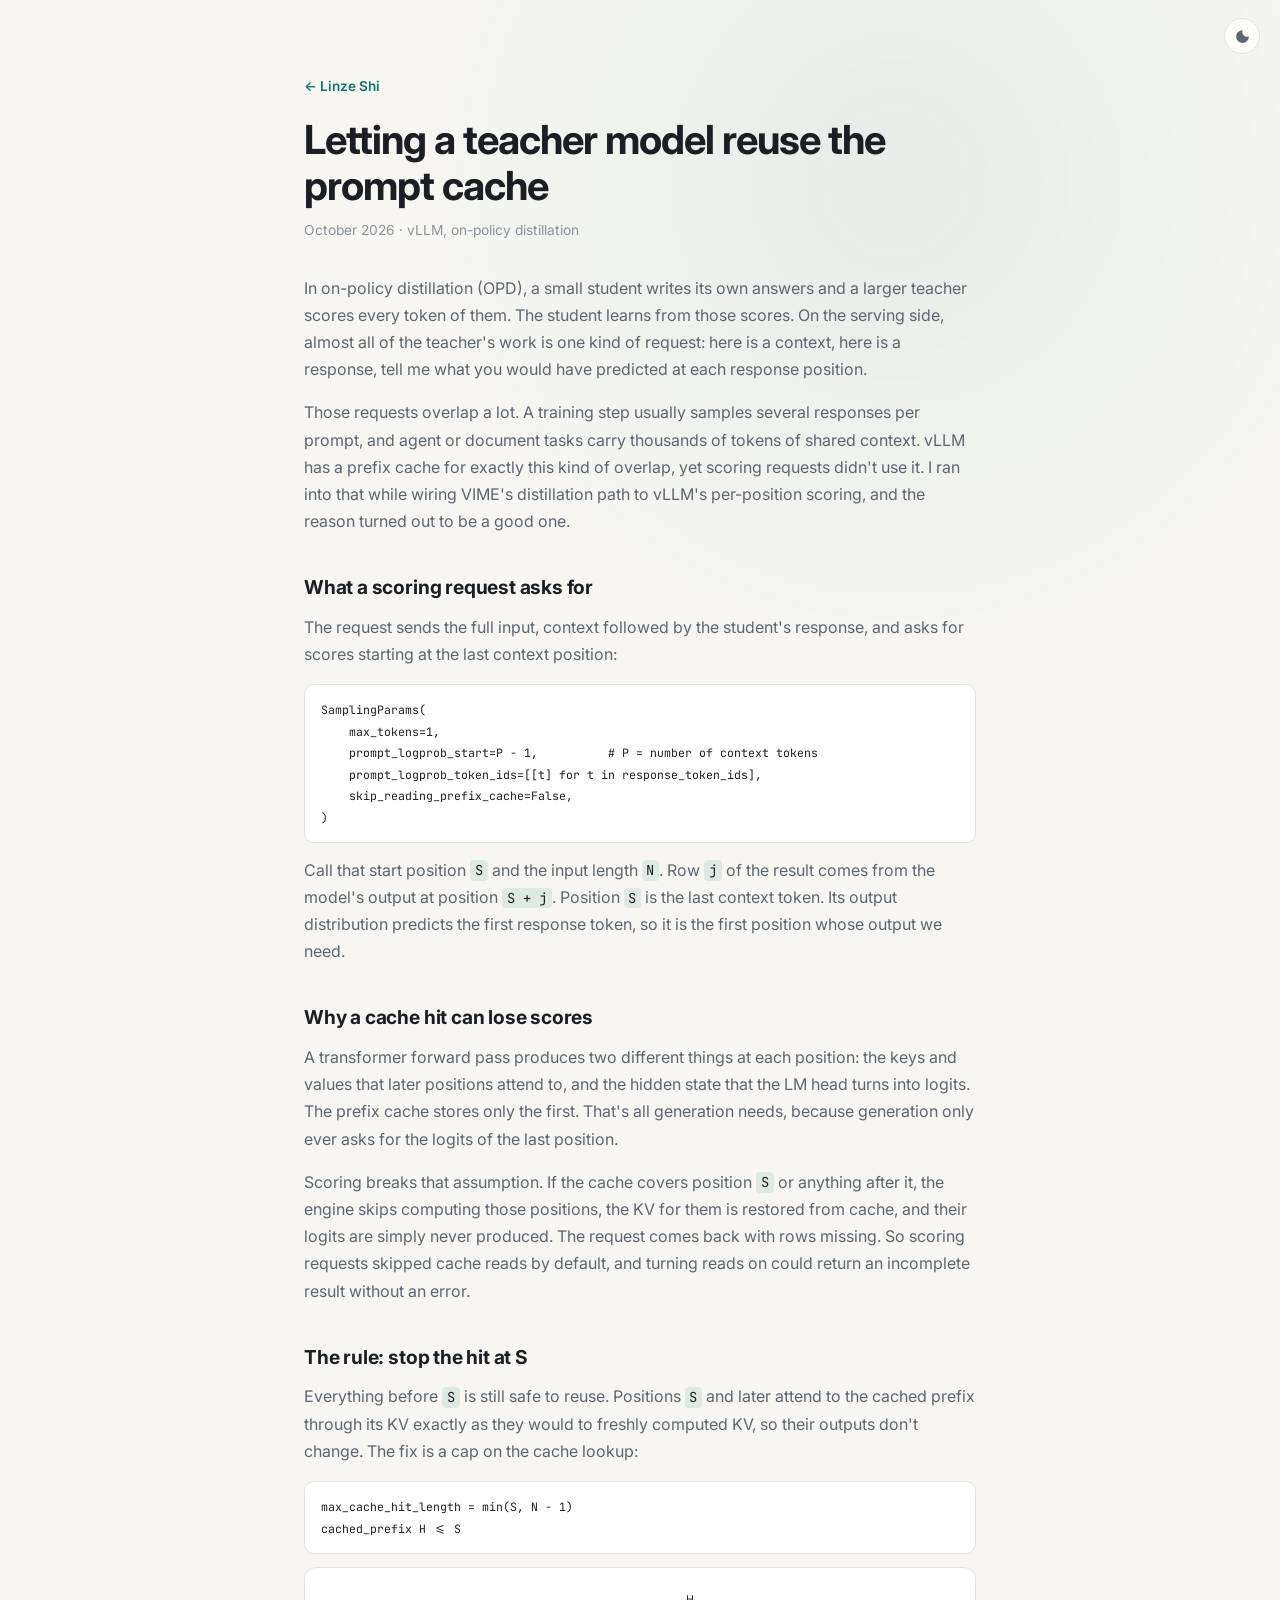
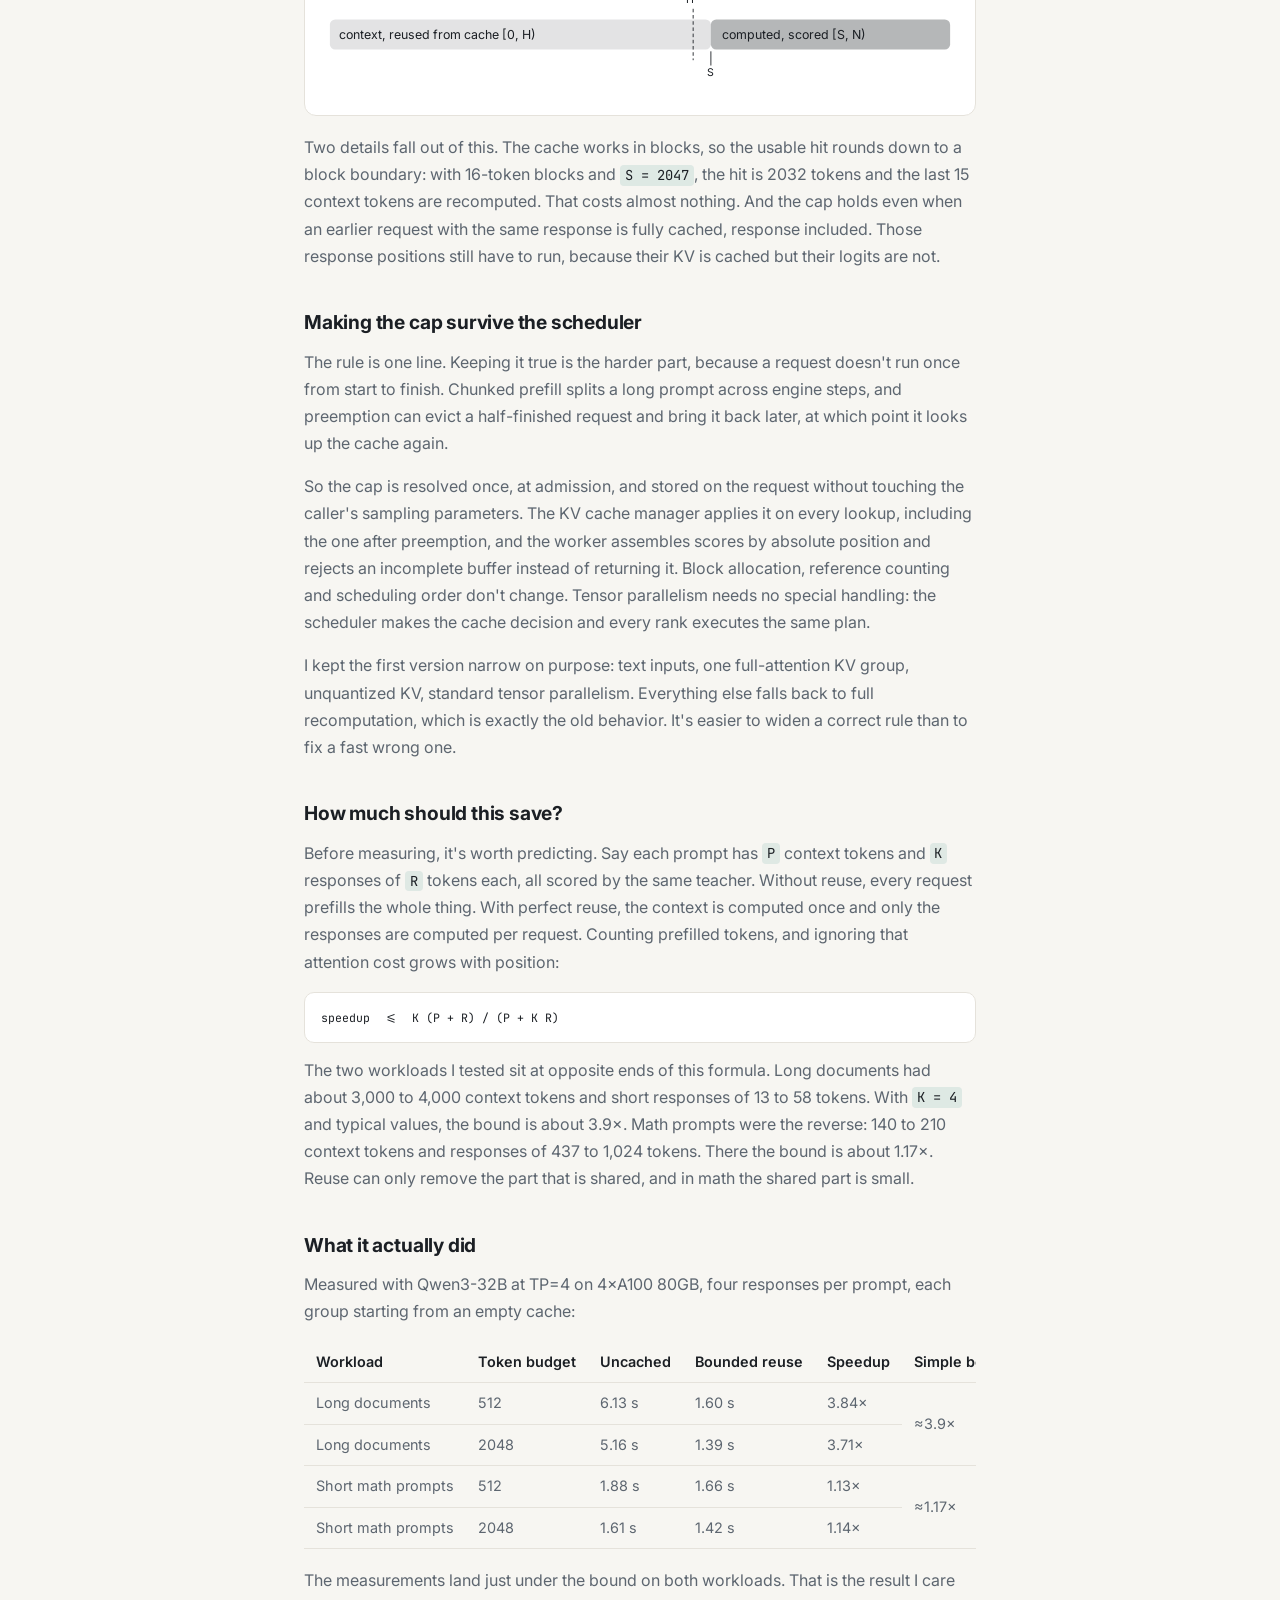
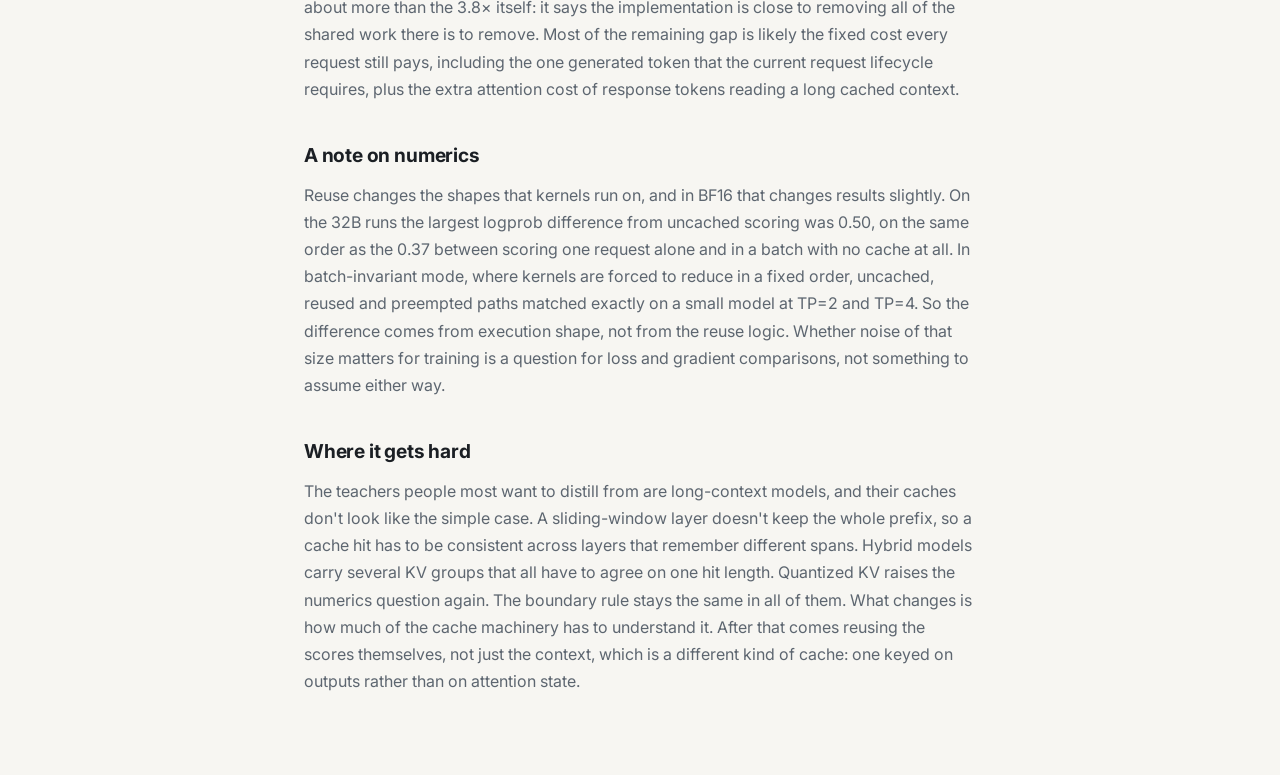
==== writing/teacher-scoring-prefix-cache.html @ b37fc8e8 "Personal homepage Co-Authored-By: Claude Opus 5.5 <noreply@anthropic.com>" ====
<!doctype html>
<html lang="en">
<head>
<meta charset="utf-8">
<meta name="viewport" content="width=device-width, initial-scale=1">
<meta name="robots" content="noindex, nofollow">
<title>Letting a teacher model reuse the prompt cache | Linze Shi</title>
<meta name="description" content="Why target-token scoring in vLLM skipped the prefix cache, why the cache hit has to stop exactly at the first scored position, and a simple cost model that predicts the measured speedup.">
<script>try{var t=localStorage.getItem("theme");if(t)document.documentElement.setAttribute("data-theme",t)}catch(e){}</script>
<link rel="stylesheet" href="../style.css">
</head>
<body>
<button class="theme-toggle" type="button" aria-label="Toggle light and dark theme" title="Toggle theme"><svg viewBox="0 0 24 24" aria-hidden="true"><path d="M12 3a9 9 0 1 0 9 9 7 7 0 0 1-9-9Z"/></svg></button>
<div class="article-page">
  <a class="back" href="../#blog">&larr; Linze Shi</a>
  <h1>Letting a teacher model reuse the prompt cache</h1>
  <div class="byline">October 2026 &middot; vLLM, on-policy distillation</div>

  <p>In on-policy distillation (OPD), a small student writes its own answers and a larger teacher scores every token of them. The student learns from those scores. On the serving side, almost all of the teacher's work is one kind of request: here is a context, here is a response, tell me what you would have predicted at each response position.</p>

  <p>Those requests overlap a lot. A training step usually samples several responses per prompt, and agent or document tasks carry thousands of tokens of shared context. vLLM has a prefix cache for exactly this kind of overlap, yet scoring requests didn't use it. I ran into that while wiring VIME's distillation path to vLLM's per-position scoring, and the reason turned out to be a good one.</p>

  <h2>What a scoring request asks for</h2>
  <p>The request sends the full input, context followed by the student's response, and asks for scores starting at the last context position:</p>
<pre><code>SamplingParams(
    max_tokens=1,
    prompt_logprob_start=P - 1,          # P = number of context tokens
    prompt_logprob_token_ids=[[t] for t in response_token_ids],
    skip_reading_prefix_cache=False,
)</code></pre>
  <p>Call that start position <code>S</code> and the input length <code>N</code>. Row <code>j</code> of the result comes from the model's output at position <code>S + j</code>. Position <code>S</code> is the last context token. Its output distribution predicts the first response token, so it is the first position whose output we need.</p>

  <h2>Why a cache hit can lose scores</h2>
  <p>A transformer forward pass produces two different things at each position: the keys and values that later positions attend to, and the hidden state that the LM head turns into logits. The prefix cache stores only the first. That's all generation needs, because generation only ever asks for the logits of the last position.</p>
  <p>Scoring breaks that assumption. If the cache covers position <code>S</code> or anything after it, the engine skips computing those positions, the KV for them is restored from cache, and their logits are simply never produced. The request comes back with rows missing. So scoring requests skipped cache reads by default, and turning reads on could return an incomplete result without an error.</p>

  <h2>The rule: stop the hit at S</h2>
  <p>Everything before <code>S</code> is still safe to reuse. Positions <code>S</code> and later attend to the cached prefix through its KV exactly as they would to freshly computed KV, so their outputs don't change. The fix is a cap on the cache lookup:</p>
<pre><code>max_cache_hit_length = min(S, N - 1)
cached_prefix H &lt;= S</code></pre>

  <div class="fig">
    <svg viewBox="0 0 720 120" width="100%" role="img" aria-label="Context tokens before position S come from the cache; positions from S onward are computed and scored.">
      <rect x="10" y="40" width="430" height="34" rx="6" fill="currentColor" opacity="0.12"/>
      <rect x="440" y="40" width="270" height="34" rx="6" fill="currentColor" opacity="0.32"/>
      <line x1="420" y1="28" x2="420" y2="86" stroke="currentColor" stroke-dasharray="4 3"/>
      <text x="20" y="62" font-size="14" fill="currentColor">context, reused from cache  [0, H)</text>
      <text x="452" y="62" font-size="14" fill="currentColor">computed, scored  [S, N)</text>
      <text x="412" y="22" font-size="12" fill="currentColor">H</text>
      <text x="436" y="104" font-size="12" fill="currentColor">S</text>
      <line x1="440" y1="76" x2="440" y2="92" stroke="currentColor"/>
    </svg>
  </div>

  <p>Two details fall out of this. The cache works in blocks, so the usable hit rounds down to a block boundary: with 16-token blocks and <code>S = 2047</code>, the hit is 2032 tokens and the last 15 context tokens are recomputed. That costs almost nothing. And the cap holds even when an earlier request with the same response is fully cached, response included. Those response positions still have to run, because their KV is cached but their logits are not.</p>

  <h2>Making the cap survive the scheduler</h2>
  <p>The rule is one line. Keeping it true is the harder part, because a request doesn't run once from start to finish. Chunked prefill splits a long prompt across engine steps, and preemption can evict a half-finished request and bring it back later, at which point it looks up the cache again.</p>
  <p>So the cap is resolved once, at admission, and stored on the request without touching the caller's sampling parameters. The KV cache manager applies it on every lookup, including the one after preemption, and the worker assembles scores by absolute position and rejects an incomplete buffer instead of returning it. Block allocation, reference counting and scheduling order don't change. Tensor parallelism needs no special handling: the scheduler makes the cache decision and every rank executes the same plan.</p>
  <p>I kept the first version narrow on purpose: text inputs, one full-attention KV group, unquantized KV, standard tensor parallelism. Everything else falls back to full recomputation, which is exactly the old behavior. It's easier to widen a correct rule than to fix a fast wrong one.</p>

  <h2>How much should this save?</h2>
  <p>Before measuring, it's worth predicting. Say each prompt has <code>P</code> context tokens and <code>K</code> responses of <code>R</code> tokens each, all scored by the same teacher. Without reuse, every request prefills the whole thing. With perfect reuse, the context is computed once and only the responses are computed per request. Counting prefilled tokens, and ignoring that attention cost grows with position:</p>
<pre><code>speedup  &lt;=  K (P + R) / (P + K R)</code></pre>
  <p>The two workloads I tested sit at opposite ends of this formula. Long documents had about 3,000 to 4,000 context tokens and short responses of 13 to 58 tokens. With <code>K = 4</code> and typical values, the bound is about 3.9&times;. Math prompts were the reverse: 140 to 210 context tokens and responses of 437 to 1,024 tokens. There the bound is about 1.17&times;. Reuse can only remove the part that is shared, and in math the shared part is small.</p>

  <h2>What it actually did</h2>
  <p>Measured with Qwen3-32B at TP=4 on 4&times;A100 80GB, four responses per prompt, each group starting from an empty cache:</p>
  <table>
    <thead><tr><th>Workload</th><th>Token budget</th><th>Uncached</th><th>Bounded reuse</th><th>Speedup</th><th>Simple bound</th></tr></thead>
    <tbody>
      <tr><td>Long documents</td><td>512</td><td>6.13 s</td><td>1.60 s</td><td>3.84&times;</td><td rowspan="2">&asymp;3.9&times;</td></tr>
      <tr><td>Long documents</td><td>2048</td><td>5.16 s</td><td>1.39 s</td><td>3.71&times;</td></tr>
      <tr><td>Short math prompts</td><td>512</td><td>1.88 s</td><td>1.66 s</td><td>1.13&times;</td><td rowspan="2">&asymp;1.17&times;</td></tr>
      <tr><td>Short math prompts</td><td>2048</td><td>1.61 s</td><td>1.42 s</td><td>1.14&times;</td></tr>
    </tbody>
  </table>
  <p>The measurements land just under the bound on both workloads. That is the result I care about more than the 3.8&times; itself: it says the implementation is close to removing all of the shared work there is to remove. Most of the remaining gap is likely the fixed cost every request still pays, including the one generated token that the current request lifecycle requires, plus the extra attention cost of response tokens reading a long cached context.</p>

  <h2>A note on numerics</h2>
  <p>Reuse changes the shapes that kernels run on, and in BF16 that changes results slightly. On the 32B runs the largest logprob difference from uncached scoring was 0.50, on the same order as the 0.37 between scoring one request alone and in a batch with no cache at all. In batch-invariant mode, where kernels are forced to reduce in a fixed order, uncached, reused and preempted paths matched exactly on a small model at TP=2 and TP=4. So the difference comes from execution shape, not from the reuse logic. Whether noise of that size matters for training is a question for loss and gradient comparisons, not something to assume either way.</p>

  <h2>Where it gets hard</h2>
  <p>The teachers people most want to distill from are long-context models, and their caches don't look like the simple case. A sliding-window layer doesn't keep the whole prefix, so a cache hit has to be consistent across layers that remember different spans. Hybrid models carry several KV groups that all have to agree on one hit length. Quantized KV raises the numerics question again. The boundary rule stays the same in all of them. What changes is how much of the cache machinery has to understand it. After that comes reusing the scores themselves, not just the context, which is a different kind of cache: one keyed on outputs rather than on attention state.</p>
</div>
<script>document.addEventListener("pointermove",function(e){var s=document.documentElement.style;s.setProperty("--mx",e.clientX+"px");s.setProperty("--my",e.clientY+"px")},{passive:true});</script>
<script>(function(){var b=document.querySelector(".theme-toggle");if(!b)return;b.addEventListener("click",function(){var r=document.documentElement;var c=r.getAttribute("data-theme")||(matchMedia("(prefers-color-scheme: dark)").matches?"dark":"light");var n=c==="dark"?"light":"dark";r.setAttribute("data-theme",n);try{localStorage.setItem("theme",n)}catch(e){}});})();</script>
</body>
</html>
---- style.css ----
@import url("https://fonts.googleapis.com/css2?family=Inter:wght@400;500;600;700&family=JetBrains+Mono:wght@400;500&display=swap");

:root {
  --bg: #f7f6f2;
  --surface: #ffffff;
  --fg: #1b1f24;
  --muted: #5d6670;
  --faint: #8a939c;
  --line: #e5e2db;
  --accent: #0f766e;
  --accent-soft: rgba(15, 118, 110, .10);
  --glow: rgba(15, 118, 110, .07);
  --mono: "JetBrains Mono", ui-monospace, SFMono-Regular, Menlo, Consolas, monospace;
}
@media (prefers-color-scheme: dark) {
  :root:not([data-theme="light"]) {
    --bg: #0b1220;
    --surface: #111a2b;
    --fg: #e2e8f0;
    --muted: #94a3b8;
    --faint: #64748b;
    --line: #1e293b;
    --accent: #5eead4;
    --accent-soft: rgba(94, 234, 212, .10);
    --glow: rgba(29, 78, 216, .15);
  }
}
:root[data-theme="dark"] {
  --bg: #0b1220;
  --surface: #111a2b;
  --fg: #e2e8f0;
  --muted: #94a3b8;
  --faint: #64748b;
  --line: #1e293b;
  --accent: #5eead4;
  --accent-soft: rgba(94, 234, 212, .10);
  --glow: rgba(29, 78, 216, .15);
}

* { box-sizing: border-box; }
html { -webkit-text-size-adjust: 100%; scroll-behavior: smooth; }
body {
  margin: 0;
  background: var(--bg);
  color: var(--muted);
  font: 16px/1.7 "Inter", -apple-system, BlinkMacSystemFont, "Segoe UI", Roboto, Arial, sans-serif;
  -webkit-font-smoothing: antialiased;
}
body::before {
  content: ""; position: fixed; inset: 0; pointer-events: none; z-index: 0;
  background: radial-gradient(600px at var(--mx, 70%) var(--my, 20%), var(--glow), transparent 80%);
}
a { color: var(--fg); text-decoration: none; }
a:hover { color: var(--accent); }
strong, b { color: var(--fg); font-weight: 600; }
code { font-family: var(--mono); font-size: .86em; color: var(--fg); background: var(--accent-soft); padding: .1em .35em; border-radius: 4px; }
::selection { background: var(--accent-soft); color: var(--fg); }

.page { position: relative; z-index: 1; max-width: 1200px; margin: 0 auto; padding: 0 24px; }
@media (min-width: 1024px) {
  .page { display: flex; gap: 56px; padding: 0 48px; }
  .side { position: sticky; top: 0; height: 100vh; width: 44%; display: flex; flex-direction: column; justify-content: space-between; padding: 96px 0; }
  .content { width: 56%; padding: 96px 0; }
}
@media (max-width: 1023px) {
  .side { padding: 64px 0 24px; }
  .content { padding: 8px 0 48px; }
  .toc { display: none; }
}

/* left column */
.side h1 { margin: 0; font-size: clamp(2.4rem, 5vw, 3.1rem); line-height: 1.1; letter-spacing: -.03em; color: var(--fg); font-weight: 700; }
.side .role { margin: 12px 0 0; font-size: 1.15rem; font-weight: 500; color: var(--fg); }
.side .intro { margin: 14px 0 0; max-width: 340px; }
.badges { display: flex; flex-wrap: wrap; gap: 8px; margin: 20px 0 0; padding: 0; list-style: none; }
.badges li { font-size: .78rem; font-weight: 500; color: var(--accent); background: var(--accent-soft); border-radius: 999px; padding: 3px 12px; }
.toc { list-style: none; margin: 56px 0 0; padding: 0; }
.toc a { display: flex; align-items: center; gap: 14px; padding: 9px 0; font-size: .74rem; font-weight: 600; letter-spacing: .14em; text-transform: uppercase; color: var(--faint); }
.toc a::before { content: ""; width: 32px; height: 1px; background: var(--faint); transition: width .2s, background .2s; }
.toc a:hover, .toc a.active { color: var(--fg); }
.toc a:hover::before, .toc a.active::before { width: 64px; background: var(--fg); }
.social { display: flex; gap: 20px; margin: 32px 0 0; padding: 0; list-style: none; }
.social a { display: inline-flex; color: var(--muted); }
.social a:hover { color: var(--fg); }
.social svg { width: 22px; height: 22px; fill: currentColor; }

/* right column */
section { margin-bottom: 88px; scroll-margin-top: 48px; }
.label { display: none; }
@media (max-width: 1023px) {
  .label { display: block; position: sticky; top: 0; z-index: 5; margin: 0 -24px 18px; padding: 14px 24px; font-size: .74rem; font-weight: 700; letter-spacing: .14em; text-transform: uppercase; color: var(--fg); background: color-mix(in srgb, var(--bg) 85%, transparent); backdrop-filter: blur(8px); }
}
section > p { margin: 0 0 16px; }

.roles { display: grid; grid-template-columns: repeat(auto-fit, minmax(240px, 1fr)); gap: 14px; margin: 8px 0 30px; }
.role-card {
  position: relative; border-radius: 14px; padding: 18px 18px 16px; overflow: hidden;
  background: linear-gradient(160deg, color-mix(in srgb, var(--accent) 14%, var(--surface)), var(--surface) 65%);
  border: 1px solid color-mix(in srgb, var(--accent) 30%, var(--line));
}
.role-card .role-k { font-size: .7rem; font-weight: 700; letter-spacing: .1em; text-transform: uppercase; color: var(--accent); }
.role-card .role-t { margin: 6px 0 8px; font-size: 1.12rem; font-weight: 700; color: var(--fg); letter-spacing: -.01em; }
.role-card p { margin: 0 0 12px; font-size: .9rem; }
.role-card a { font-size: .84rem; font-weight: 600; color: var(--accent); }
.stats { display: grid; grid-template-columns: repeat(3, 1fr); gap: 10px; margin: 6px 0 26px; }
.stat { border: 1px solid var(--line); border-radius: 12px; padding: 12px 14px; background: color-mix(in srgb, var(--surface) 60%, transparent); }
.stat .n { display: block; font-size: 1.35rem; font-weight: 700; color: var(--fg); line-height: 1.2; }
.stat .k { font-size: .8rem; }

.entry { position: relative; display: grid; grid-template-columns: 112px 1fr; gap: 16px; padding: 18px; margin: 0 -18px 6px; border-radius: 12px; transition: background .2s, box-shadow .2s; }
.entry:hover { background: color-mix(in srgb, var(--surface) 70%, transparent); box-shadow: inset 0 1px 0 var(--line); }
.entry .when { font-size: .72rem; font-weight: 600; letter-spacing: .06em; text-transform: uppercase; color: var(--faint); padding-top: 4px; }
.entry h3 { margin: 0 0 6px; font-size: 1rem; font-weight: 600; color: var(--fg); line-height: 1.4; }
.entry h3 .org { color: var(--muted); font-weight: 500; }
.entry p { margin: 0 0 10px; font-size: .94rem; }
.tags { display: flex; flex-wrap: wrap; gap: 6px; margin: 0; padding: 0; list-style: none; }
.tags li { font-size: .74rem; font-weight: 500; color: var(--accent); background: var(--accent-soft); border-radius: 999px; padding: 2px 10px; }
.refs { display: flex; flex-wrap: wrap; gap: 4px 14px; margin: 0 0 10px; font-family: var(--mono); font-size: .78rem; }
.refs a { color: var(--muted); border-bottom: 1px dotted var(--faint); }
.refs a:hover { color: var(--accent); border-color: var(--accent); }
.refs .s { font-family: "Inter", sans-serif; font-size: .68rem; font-weight: 600; text-transform: uppercase; letter-spacing: .05em; color: var(--faint); margin-left: 3px; }
.refs .s.ok { color: var(--accent); }
@media (max-width: 560px) { .entry { grid-template-columns: 1fr; gap: 4px; } .stats { grid-template-columns: 1fr 1fr 1fr; } }

.paper { padding: 14px 0; border-top: 1px solid var(--line); }
.paper:first-of-type { border-top: 0; }
.paper .t { color: var(--fg); font-weight: 600; line-height: 1.45; }
.paper .a { font-size: .88rem; margin-top: 2px; }
.paper .tldr { font-size: .93rem; margin-top: 6px; }
.venue { display: inline-block; font-size: .7rem; font-weight: 600; letter-spacing: .03em; color: var(--accent); background: var(--accent-soft); border-radius: 999px; padding: 1px 9px; margin-left: 6px; vertical-align: 2px; white-space: nowrap; }
.note-small { font-size: .85rem; color: var(--faint); margin: -4px 0 12px; }

footer { font-size: .84rem; color: var(--faint); max-width: 440px; }

/* article pages */
.article-page { position: relative; z-index: 1; max-width: 720px; margin: 0 auto; padding: 72px 24px 64px; }
.article-page .back { font-size: .85rem; font-weight: 600; color: var(--accent); }
.article-page h1 { color: var(--fg); font-size: clamp(1.9rem, 5vw, 2.5rem); line-height: 1.15; letter-spacing: -.025em; margin: 18px 0 10px; }
.article-page .byline { font-size: .86rem; color: var(--faint); margin-bottom: 32px; }
.article-page h2 { color: var(--fg); font-size: 1.2rem; letter-spacing: -.01em; margin: 36px 0 10px; }
.article-page p { margin: 0 0 16px; }
.article-page pre { background: var(--surface); border: 1px solid var(--line); border-radius: 10px; padding: 14px 16px; overflow-x: auto; font: .84rem/1.6 var(--mono); color: var(--fg); }
.article-page pre code { background: none; padding: 0; }
.article-page table { width: 100%; border-collapse: collapse; font-size: .9rem; margin: 6px 0 18px; display: block; overflow-x: auto; }
.article-page th, .article-page td { text-align: left; padding: 8px 12px; border-bottom: 1px solid var(--line); white-space: nowrap; }
.article-page th { color: var(--fg); font-weight: 600; }
.article-page td { color: var(--muted); }
.article-page .fig { background: var(--surface); border: 1px solid var(--line); border-radius: 12px; padding: 16px; margin: 8px 0 18px; color: var(--fg); overflow-x: auto; }
.article-page .refs { margin-top: 28px; }

.venue-light { font-size: .74rem; font-weight: 500; color: var(--faint); margin-left: 8px; white-space: nowrap; }
.paper sup { font-size: .7em; color: var(--accent); margin-left: 1px; }

.more { display: inline-block; margin: 0 0 10px; font-size: .85rem; font-weight: 600; color: var(--accent); }
.more:hover { text-decoration: underline; text-underline-offset: 3px; }
.theme-toggle {
  position: fixed; top: 18px; right: 20px; z-index: 20;
  display: inline-flex; align-items: center; justify-content: center;
  width: 36px; height: 36px; padding: 0; border-radius: 999px; cursor: pointer;
  border: 1px solid var(--line); color: var(--muted);
  background: color-mix(in srgb, var(--surface) 80%, transparent); backdrop-filter: blur(6px);
}
.theme-toggle:hover { color: var(--fg); border-color: var(--faint); }
.theme-toggle svg { width: 17px; height: 17px; fill: currentColor; }
@media (max-width: 1023px) { .theme-toggle { top: 12px; right: 12px; } }
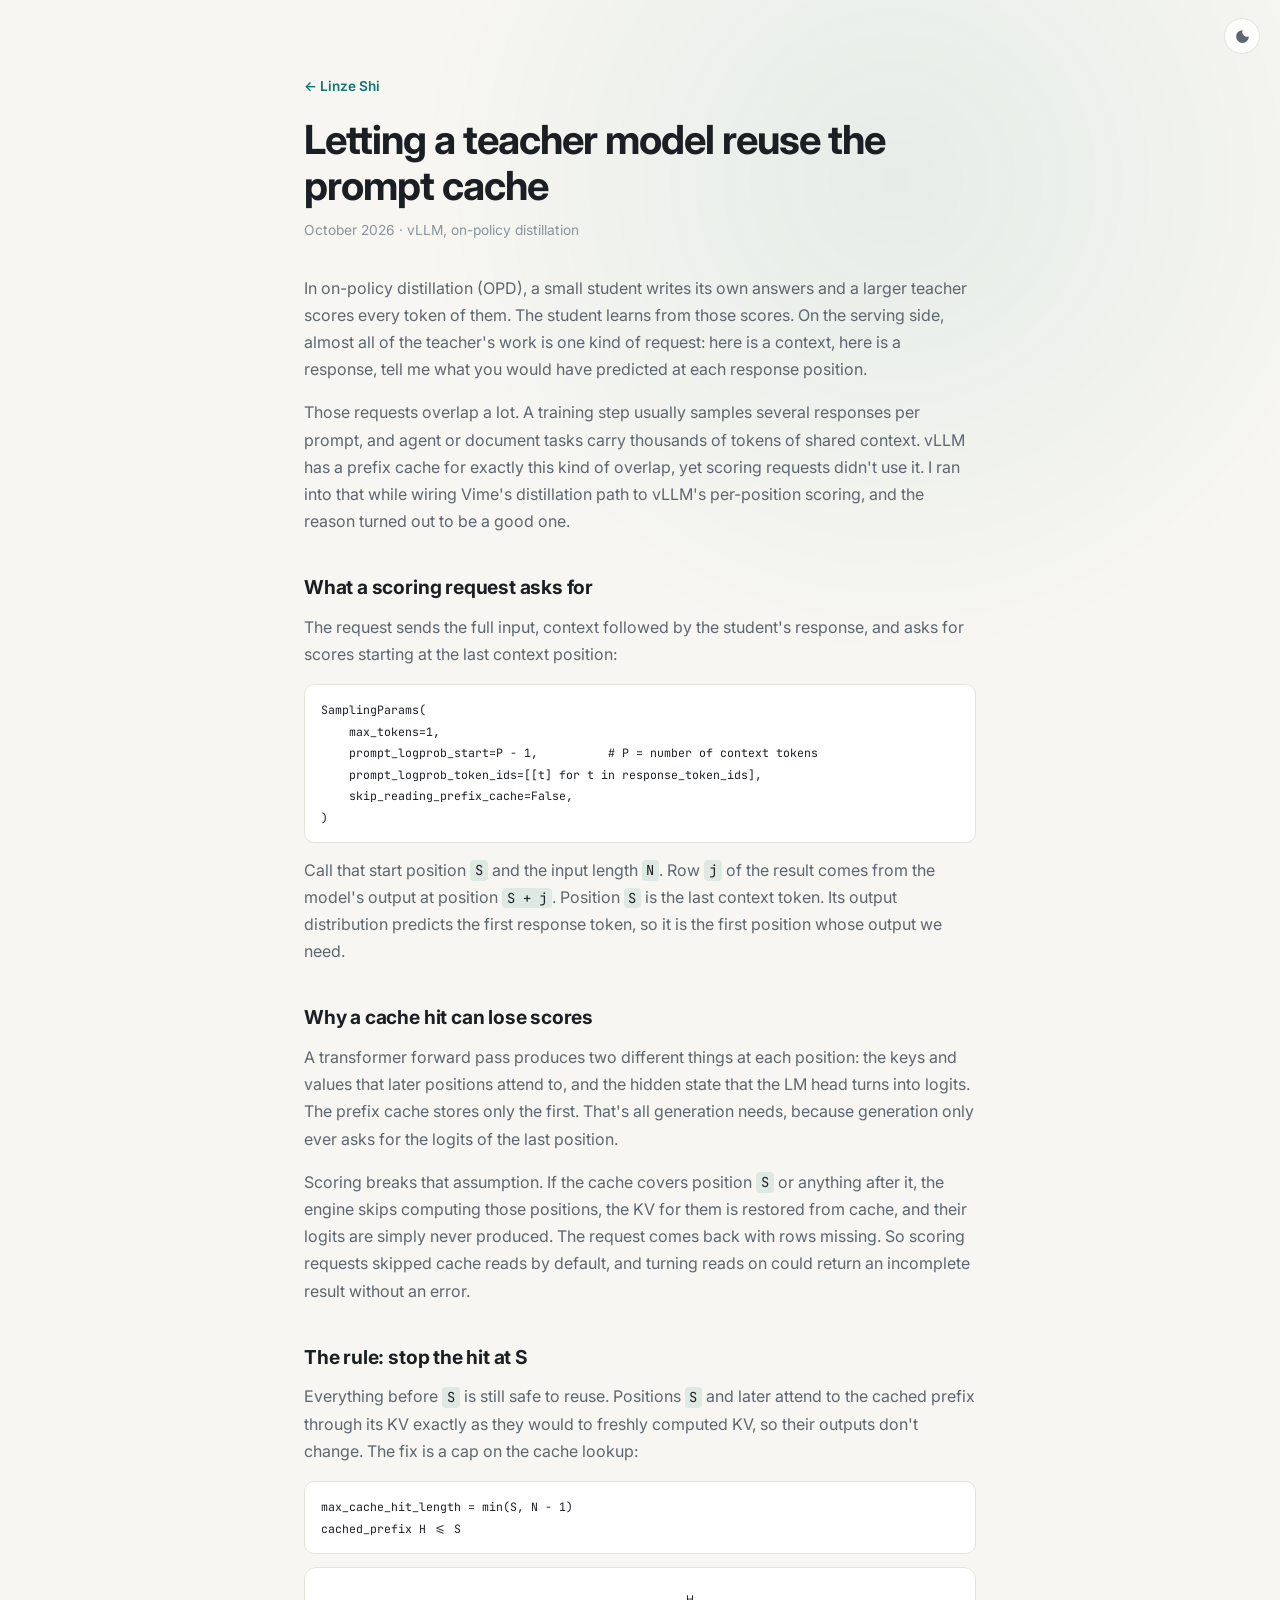
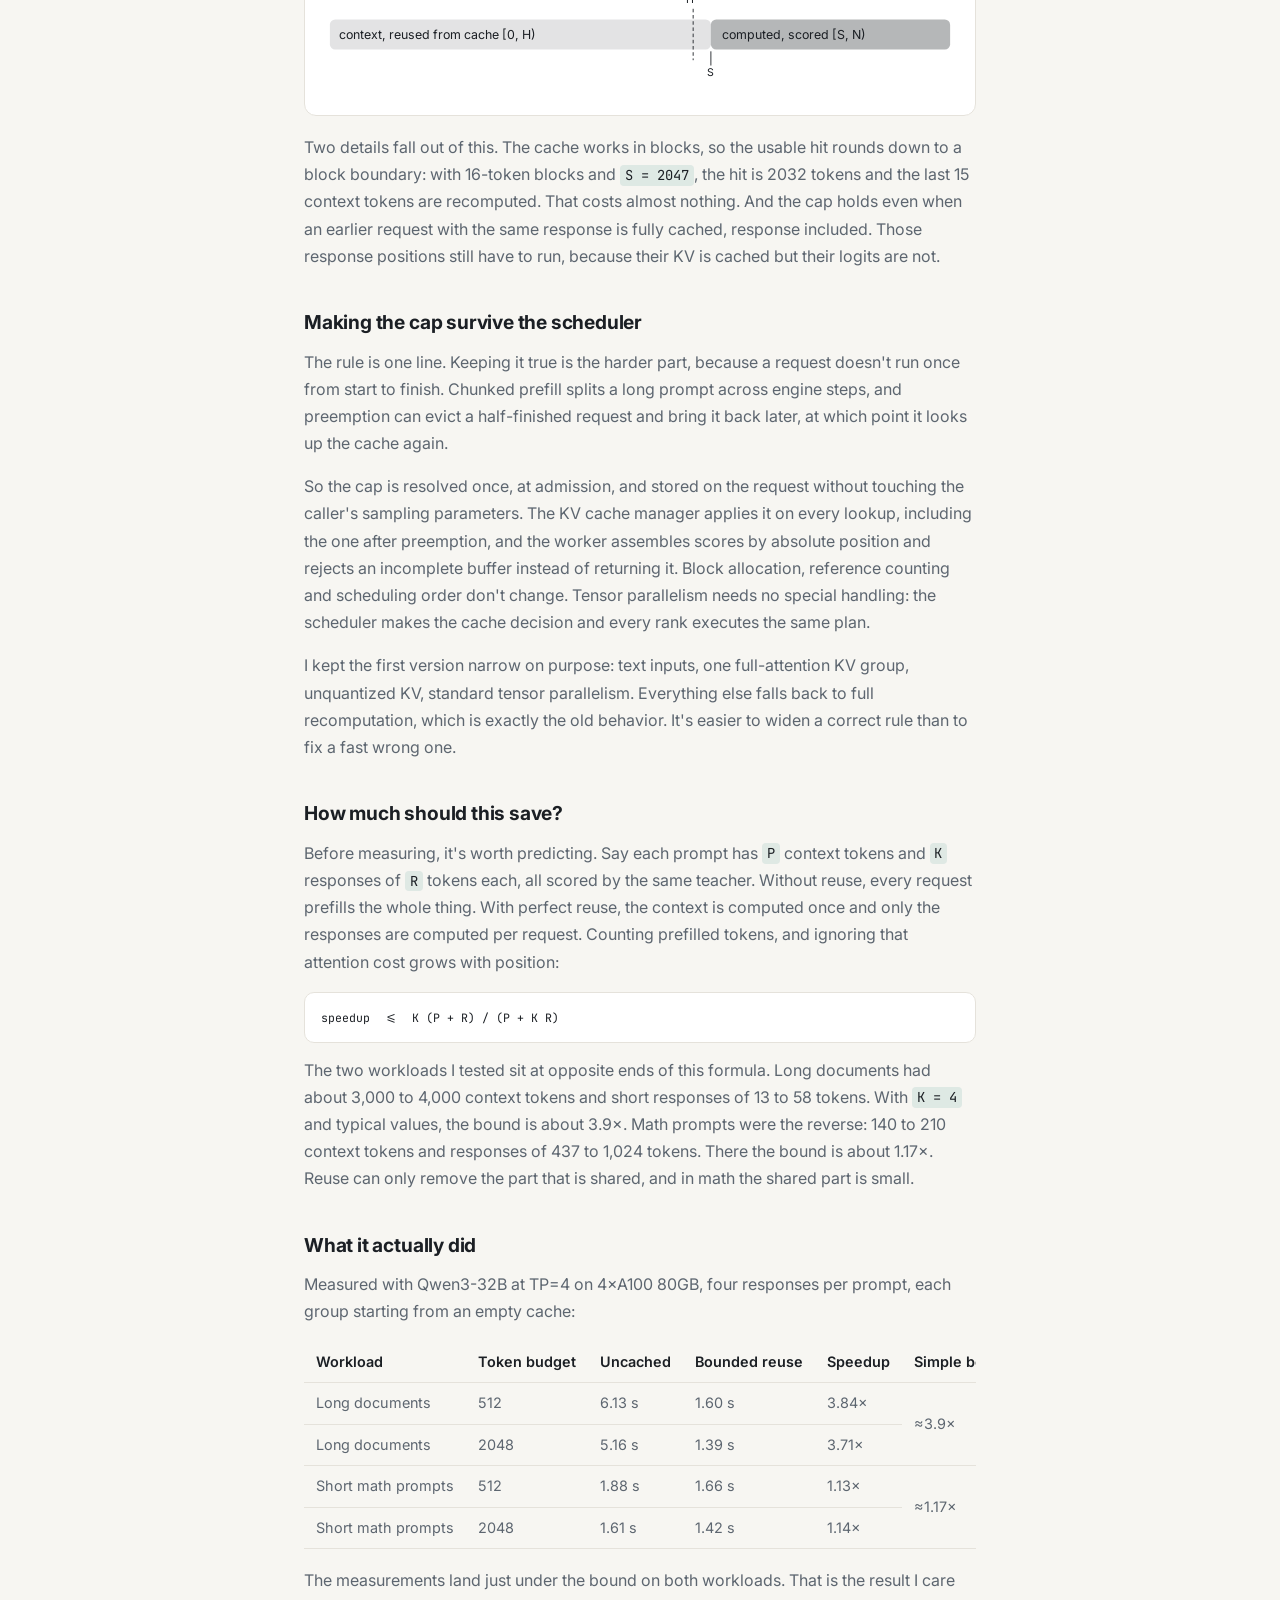
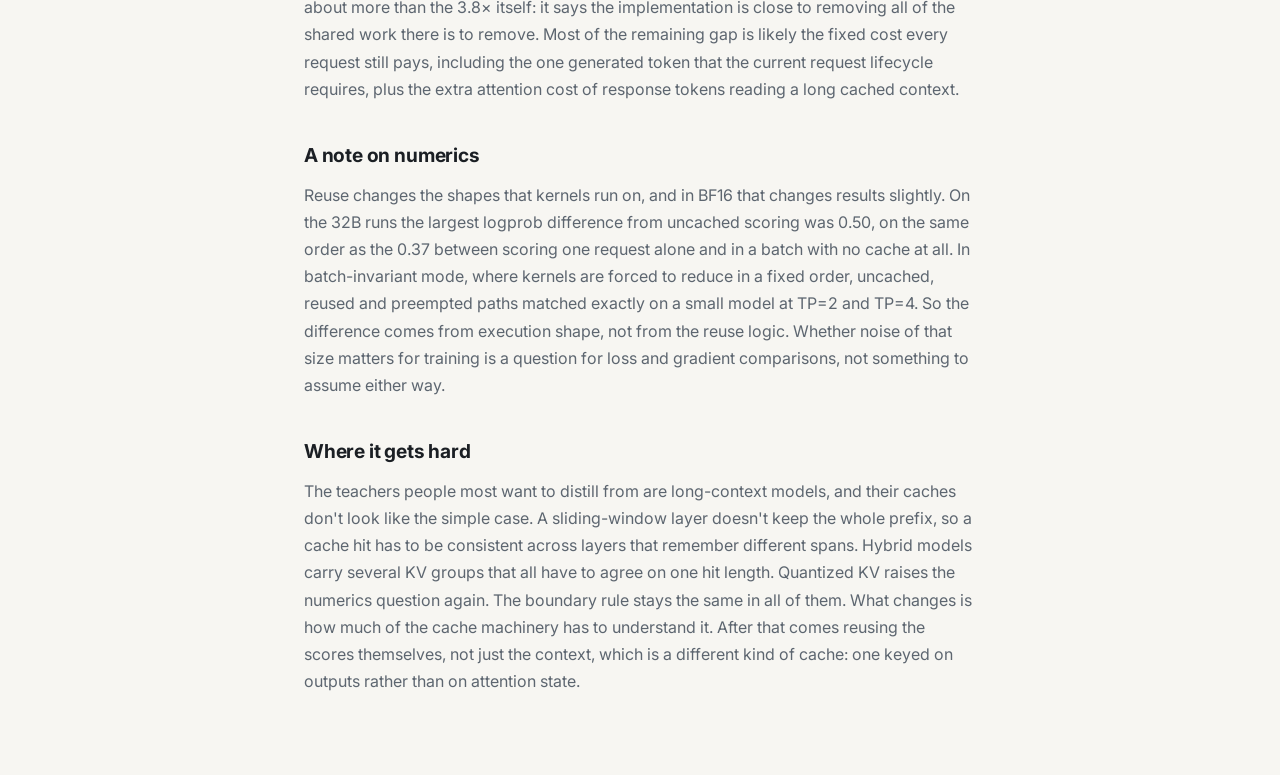
==== commit a2954cb2: "Use the official Vime spelling Co-Authored-By: Claude Opus 5.5 <noreply@anthropic.com>" ====
--- a/writing/teacher-scoring-prefix-cache.html
+++ b/writing/teacher-scoring-prefix-cache.html
@@ -18,7 +18,7 @@
 
   <p>In on-policy distillation (OPD), a small student writes its own answers and a larger teacher scores every token of them. The student learns from those scores. On the serving side, almost all of the teacher's work is one kind of request: here is a context, here is a response, tell me what you would have predicted at each response position.</p>
 
-  <p>Those requests overlap a lot. A training step usually samples several responses per prompt, and agent or document tasks carry thousands of tokens of shared context. vLLM has a prefix cache for exactly this kind of overlap, yet scoring requests didn't use it. I ran into that while wiring VIME's distillation path to vLLM's per-position scoring, and the reason turned out to be a good one.</p>
+  <p>Those requests overlap a lot. A training step usually samples several responses per prompt, and agent or document tasks carry thousands of tokens of shared context. vLLM has a prefix cache for exactly this kind of overlap, yet scoring requests didn't use it. I ran into that while wiring Vime's distillation path to vLLM's per-position scoring, and the reason turned out to be a good one.</p>
 
   <h2>What a scoring request asks for</h2>
   <p>The request sends the full input, context followed by the student's response, and asks for scores starting at the last context position:</p>
